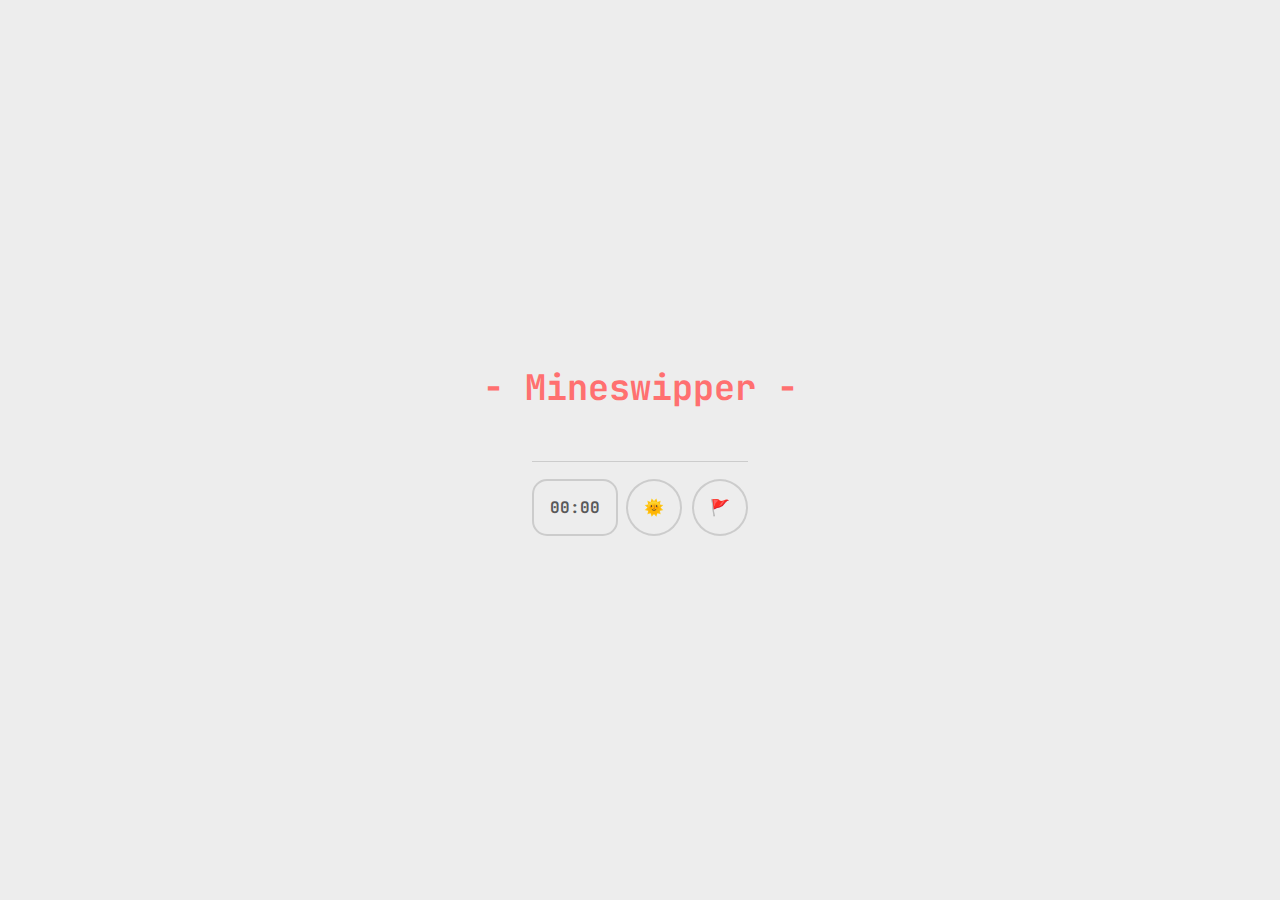
==== index.html @ 55a2280c "melhorias na estilização" ====
<!DOCTYPE html>
<html lang="pt-br">

<head>
    <meta charset="UTF-8" />
    <meta name="viewport" content="width=device-width, initial-scale=1.0" />
    <title>Minesweeper</title>
    <link rel="preconnect" href="https://fonts.googleapis.com" />
    <link rel="preconnect" href="https://fonts.gstatic.com" crossorigin />
    <link href="https://fonts.googleapis.com/css2?family=JetBrains+Mono:ital,wght@0,100..800;1,100..800&display=swap"
        rel="stylesheet" />
    <link rel="shortcut icon" href="assets/favicon.png" type="image/x-icon" />
    <link rel="stylesheet" href="styles.css" />
    <script type="module" src="./js/app.js" defer></script>
</head>

<body>
    <header>
        <h1>- Mineswipper -</h1>
    </header>
    <main>
        <div id="render-space"></div>
        <hr>
        <div id="player-status">
            <div id="time">00:00</div>
            <span>
                <button id="theme-toggle">🌞</button>
                <button id="flag-toggle">🚩</button>
            </span>

        </div>
    </main>

</body>

</html>
---- styles.css ----
:root {
  --primary-background: hsl(0, 0%, 93%);
  --bomb-cell-background: hsl(0, 100%, 72%);
  --cover-cell-bakckground: hsl(0, 0%, 70%);
  --cover-cell-bakckground-hover: hsl(0, 0%, 60%);
  --flag-cell-background: hsl(0, 0%, 80%);
  --border-color: hsl(0, 0%, 80%);
  --text-color: hsl(0, 0%, 35%);
}

* {
  margin: 0;
  padding: 0;
  box-sizing: border-box;
  font-family: "JetBrains Mono", monospace;
}

body.dark-mode {
  --primary-background: hsl(0, 0%, 20%);
  --bomb-cell-background: hsl(0, 75%, 55%);
  --cover-cell-bakckground: hsl(0, 0%, 15%);
  --cover-cell-bakckground-hover: hsl(0, 0%, 13%);
  --flag-cell-background: hsl(0, 0%, 23%);
  --border-color: hsl(0, 0%, 27%);
  --text-color: hsl(0, 0%, 83%);
}

body {
  height: 100vh;
  background-color: var(--primary-background);
  color: var(--text-color);
  font-size: 16px;
  font-weight: bold;
  display: flex;
  justify-content: center;
  align-items: center;
  flex-direction: column;
  gap: 2rem;
  transition: 0.3s;
}

header {
  display: flex;
  align-items: center;
  justify-content: center;
}

h1 {
  font-size: 2.2em;
  color: var(--bomb-cell-background);
}

button {
  cursor: pointer;
  padding: 1rem;
  font-size: 1em;
  border: 2px solid var(--border-color);
  border-radius: 50%;
  background: transparent;
  transition: 0.3s;
}

button:hover {
  border-color: var(--cover-cell-bakckground);
  border-radius: 15px;
}

#time {
  padding: 1rem;
  font-size: 1em;
  border: 2px solid var(--border-color);
  border-radius: 15px;
  background: transparent;
  transition: 0.3s;
}

main {
  width: max-content;
  display: grid;
  gap: 1.1rem;
}

#render-space {
  width: fit-content;
  display: grid;
  gap: 0.3rem;
}

.cell {
  height: 30px;
  width: 30px;
  display: flex;
  justify-content: center;
  align-items: center;
  border: 1px solid var(--border-color);
  border-radius: 5px;
  font-size: 1em;
  transition: 0.2s;
}

.bomb {
  border: none;
  background-color: var(--bomb-cell-background);
}

.cover {
  border: none;
  background-color: var(--cover-cell-bakckground);
}

.cover:hover {
  cursor: pointer;
  border-radius: 10px;
  background-color: var(--cover-cell-bakckground-hover);
}

.flag {
  background-color: var(--flag-cell-background);
}

hr {
  border: 0;
  height: 1px;
  background-color: var(--border-color);
}

#player-status {
  display: flex;
  align-items: center;
  justify-content: space-between;
  gap: 0.5rem;
  font-size: 1em;
}
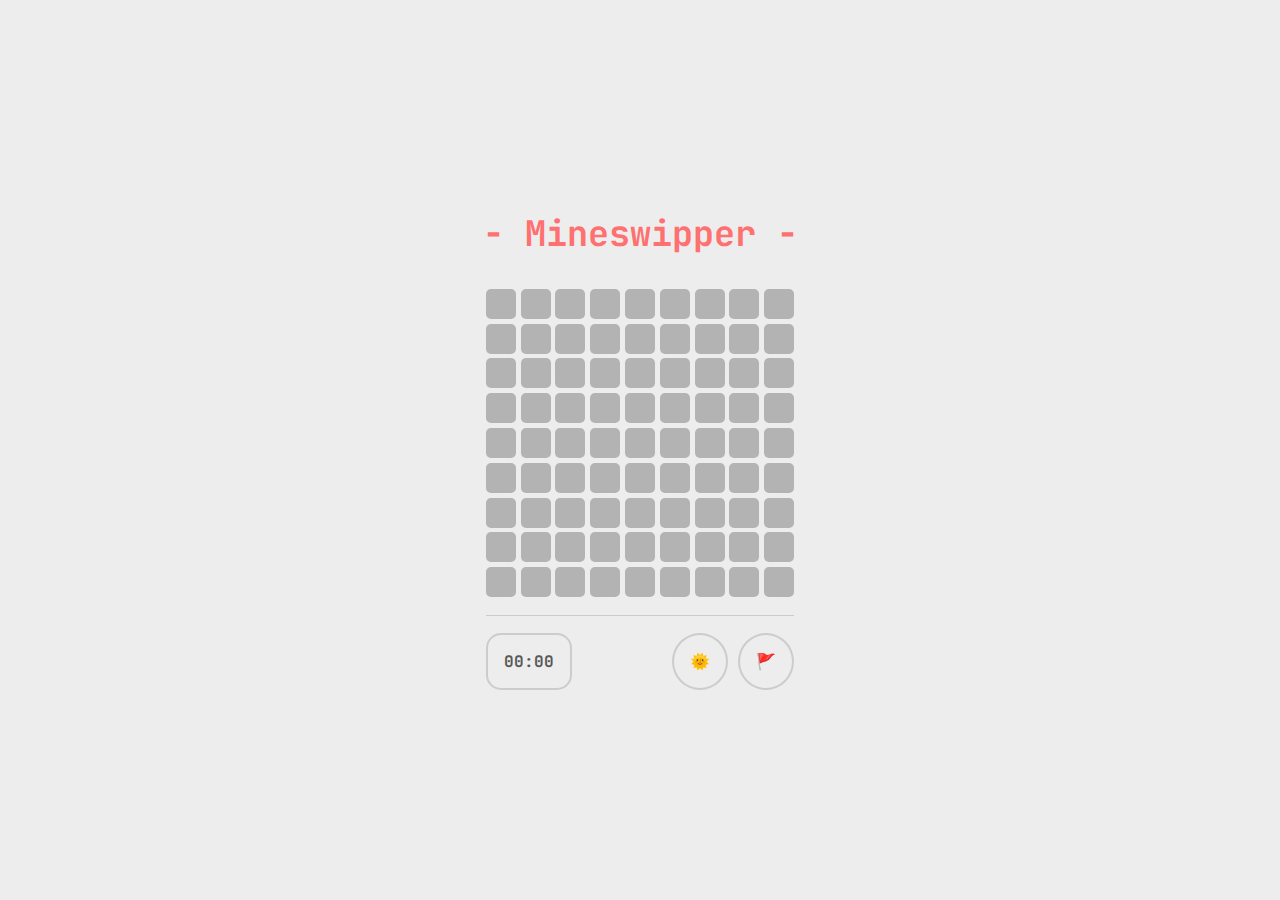
==== commit 69141e55: "organização do código" ====
--- a/index.html
+++ b/index.html
@@ -1,36 +1,38 @@
 <!DOCTYPE html>
 <html lang="pt-br">
+    <head>
+        <meta charset="UTF-8" />
+        <meta name="viewport" content="width=device-width, initial-scale=1.0" />
+        <title>Minesweeper</title>
+        <link rel="preconnect" href="https://fonts.googleapis.com" />
+        <link rel="preconnect" href="https://fonts.gstatic.com" crossorigin />
+        <link
+            href="https://fonts.googleapis.com/css2?family=JetBrains+Mono:ital,wght@0,100..800;1,100..800&display=swap"
+            rel="stylesheet"
+        />
+        <link
+            rel="shortcut icon"
+            href="assets/favicon.png"
+            type="image/x-icon"
+        />
+        <link rel="stylesheet" href="styles.css" />
+        <script type="module" src="./js/app.js" defer></script>
+    </head>
 
-<head>
-    <meta charset="UTF-8" />
-    <meta name="viewport" content="width=device-width, initial-scale=1.0" />
-    <title>Minesweeper</title>
-    <link rel="preconnect" href="https://fonts.googleapis.com" />
-    <link rel="preconnect" href="https://fonts.gstatic.com" crossorigin />
-    <link href="https://fonts.googleapis.com/css2?family=JetBrains+Mono:ital,wght@0,100..800;1,100..800&display=swap"
-        rel="stylesheet" />
-    <link rel="shortcut icon" href="assets/favicon.png" type="image/x-icon" />
-    <link rel="stylesheet" href="styles.css" />
-    <script type="module" src="./js/app.js" defer></script>
-</head>
-
-<body>
-    <header>
-        <h1>- Mineswipper -</h1>
-    </header>
-    <main>
-        <div id="render-space"></div>
-        <hr>
-        <div id="player-status">
-            <div id="time">00:00</div>
-            <span>
-                <button id="theme-toggle">🌞</button>
-                <button id="flag-toggle">🚩</button>
-            </span>
-
-        </div>
-    </main>
-
-</body>
-
+    <body>
+        <header>
+            <h1>- Mineswipper -</h1>
+        </header>
+        <main>
+            <div id="render-space"></div>
+            <hr />
+            <div id="player-status">
+                <div id="time">00:00</div>
+                <span>
+                    <button id="theme-toggle">🌞</button>
+                    <button id="flag-toggle">🚩</button>
+                </span>
+            </div>
+        </main>
+    </body>
 </html>
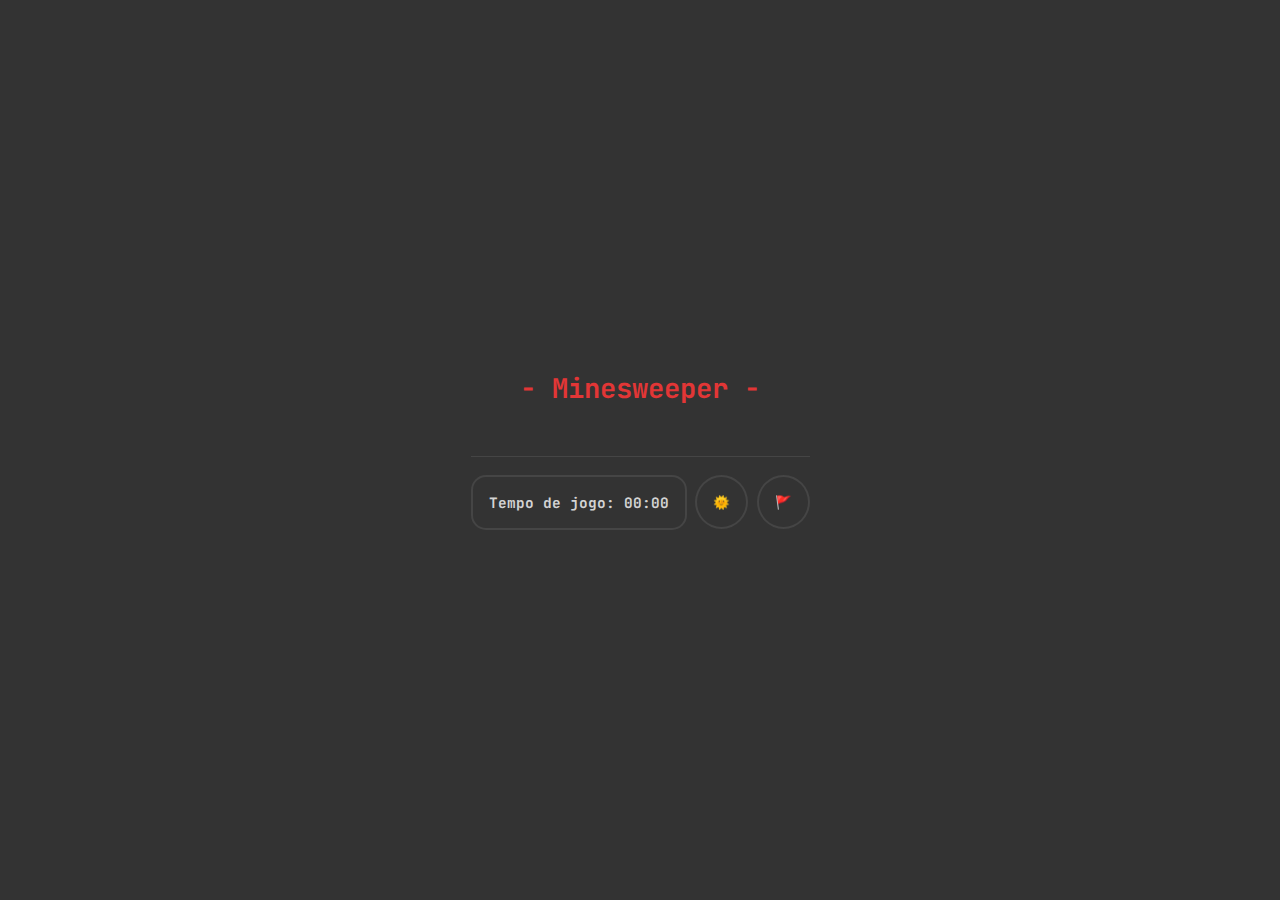
==== commit 264b88d6: "mudanças estéticas no endgame" ====
--- a/index.html
+++ b/index.html
@@ -21,13 +21,13 @@
 
     <body>
         <header>
-            <h1>- Mineswipper -</h1>
+            <h1>- Minesweeper -</h1>
         </header>
         <main>
             <div id="render-space"></div>
             <hr />
             <div id="player-status">
-                <div id="time">00:00</div>
+                <div id="time">Tempo de jogo: 00:00</div>
                 <span>
                     <button id="theme-toggle">🌞</button>
                     <button id="flag-toggle">🚩</button>
--- a/styles.css
+++ b/styles.css
@@ -1,11 +1,12 @@
 :root {
-  --primary-background: hsl(0, 0%, 93%);
-  --bomb-cell-background: hsl(0, 100%, 72%);
-  --cover-cell-bakckground: hsl(0, 0%, 70%);
-  --cover-cell-bakckground-hover: hsl(0, 0%, 60%);
-  --flag-cell-background: hsl(0, 0%, 80%);
-  --border-color: hsl(0, 0%, 80%);
-  --text-color: hsl(0, 0%, 35%);
+  --primary-background: hsl(0, 0%, 20%);
+  --bomb-cell-background: hsl(0, 75%, 55%);
+  --win-cell-background: rgb(54, 189, 72);
+  --cover-cell-background: hsl(0, 0%, 15%);
+  --cover-cell-background-hover: hsl(0, 0%, 13%);
+  --flag-cell-background: hsl(0, 0%, 23%);
+  --border-color: hsl(0, 0%, 27%);
+  --text-color: hsl(0, 0%, 83%);
 }
 
 * {
@@ -15,14 +16,15 @@
   font-family: "JetBrains Mono", monospace;
 }
 
-body.dark-mode {
-  --primary-background: hsl(0, 0%, 20%);
-  --bomb-cell-background: hsl(0, 75%, 55%);
-  --cover-cell-bakckground: hsl(0, 0%, 15%);
-  --cover-cell-bakckground-hover: hsl(0, 0%, 13%);
-  --flag-cell-background: hsl(0, 0%, 23%);
-  --border-color: hsl(0, 0%, 27%);
-  --text-color: hsl(0, 0%, 83%);
+body.light-mode {
+  --primary-background: hsl(0, 0%, 93%);
+  --bomb-cell-background: hsl(0, 100%, 72%);
+  --win-cell-background: rgb(42, 170, 59);
+  --cover-cell-background: hsl(0, 0%, 70%);
+  --cover-cell-background-hover: hsl(0, 0%, 60%);
+  --flag-cell-background: hsl(0, 0%, 80%);
+  --border-color: hsl(0, 0%, 80%);
+  --text-color: hsl(0, 0%, 35%);
 }
 
 body {
@@ -46,42 +48,21 @@
 }
 
 h1 {
-  font-size: 2.2em;
+  font-size: 1.7em;
   color: var(--bomb-cell-background);
-}
-
-button {
-  cursor: pointer;
-  padding: 1rem;
-  font-size: 1em;
-  border: 2px solid var(--border-color);
-  border-radius: 50%;
-  background: transparent;
-  transition: 0.3s;
-}
-
-button:hover {
-  border-color: var(--cover-cell-bakckground);
-  border-radius: 15px;
-}
-
-#time {
-  padding: 1rem;
-  font-size: 1em;
-  border: 2px solid var(--border-color);
-  border-radius: 15px;
-  background: transparent;
-  transition: 0.3s;
 }
 
 main {
   width: max-content;
-  display: grid;
+  display: flex;
+  justify-content: center;
+  flex-direction: column;
   gap: 1.1rem;
 }
 
 #render-space {
-  width: fit-content;
+  place-items: center;
+  width: 100%;
   display: grid;
   gap: 0.3rem;
 }
@@ -105,13 +86,18 @@
 
 .cover {
   border: none;
-  background-color: var(--cover-cell-bakckground);
+  background-color: var(--cover-cell-background);
+}
+
+.win {
+  border: none;
+  background-color: var(--win-cell-background);
 }
 
 .cover:hover {
   cursor: pointer;
   border-radius: 10px;
-  background-color: var(--cover-cell-bakckground-hover);
+  background-color: var(--cover-cell-background-hover);
 }
 
 .flag {
@@ -129,5 +115,27 @@
   align-items: center;
   justify-content: space-between;
   gap: 0.5rem;
-  font-size: 1em;
+  font-size: 0.9em;
 }
+
+#time {
+  padding: 1rem;
+  border: 2px solid var(--border-color);
+  border-radius: 15px;
+  background: transparent;
+}
+
+button {
+  cursor: pointer;
+  padding: 1rem;
+  outline: none;
+  border: 2px solid var(--border-color);
+  border-radius: 50%;
+  background: transparent;
+  transition: 0.3s;
+}
+
+button:hover {
+  border-color: var(--cover-cell-background);
+  border-radius: 15px;
+}
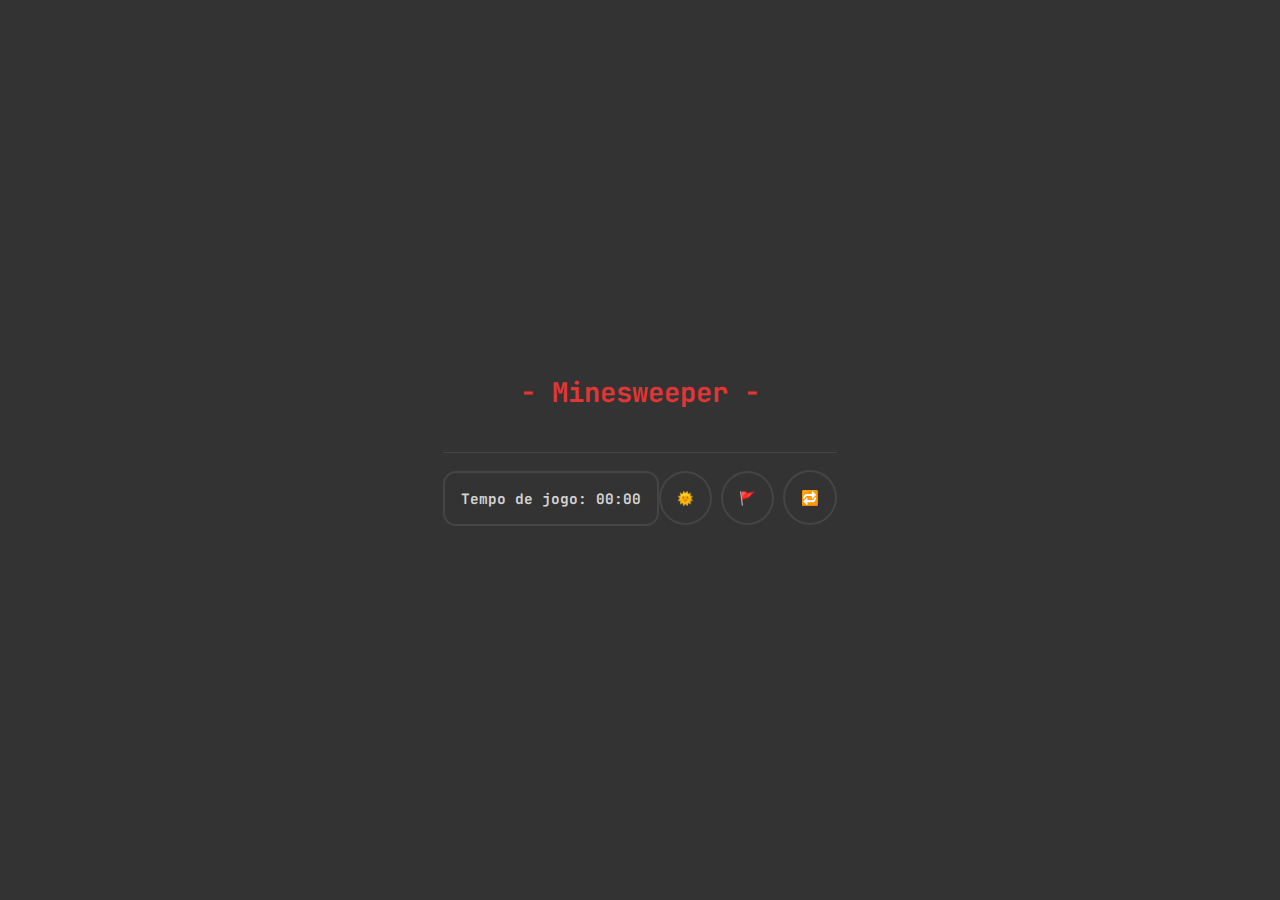
==== commit b19c8ca2: "mudanças no espaçamento e tamanhos" ====
--- a/index.html
+++ b/index.html
@@ -28,10 +28,11 @@
             <hr />
             <div id="player-status">
                 <div id="time">Tempo de jogo: 00:00</div>
-                <span>
+                <div>
                     <button id="theme-toggle">🌞</button>
                     <button id="flag-toggle">🚩</button>
-                </span>
+                    <a href="index.html">🔁</a>
+                </div>
             </div>
         </main>
     </body>
--- a/styles.css
+++ b/styles.css
@@ -37,7 +37,7 @@
   justify-content: center;
   align-items: center;
   flex-direction: column;
-  gap: 2rem;
+  gap: 1.5rem;
   transition: 0.3s;
 }
 
@@ -56,13 +56,13 @@
   width: max-content;
   display: flex;
   justify-content: center;
+  align-items: center;
   flex-direction: column;
   gap: 1.1rem;
 }
 
 #render-space {
   place-items: center;
-  width: 100%;
   display: grid;
   gap: 0.3rem;
 }
@@ -75,7 +75,7 @@
   align-items: center;
   border: 1px solid var(--border-color);
   border-radius: 5px;
-  font-size: 1em;
+  font-size: 0.9em;
   transition: 0.2s;
 }
 
@@ -105,27 +105,28 @@
 }
 
 hr {
+  width: 100%;
   border: 0;
   height: 1px;
   background-color: var(--border-color);
 }
 
 #player-status {
+  width: 100%;
   display: flex;
   align-items: center;
   justify-content: space-between;
-  gap: 0.5rem;
   font-size: 0.9em;
 }
 
 #time {
   padding: 1rem;
   border: 2px solid var(--border-color);
-  border-radius: 15px;
-  background: transparent;
+  border-radius: 13px;
 }
 
-button {
+button,
+a {
   cursor: pointer;
   padding: 1rem;
   outline: none;
@@ -135,7 +136,8 @@
   transition: 0.3s;
 }
 
-button:hover {
+button:hover,
+a:hover {
   border-color: var(--cover-cell-background);
-  border-radius: 15px;
+  border-radius: 13px;
 }
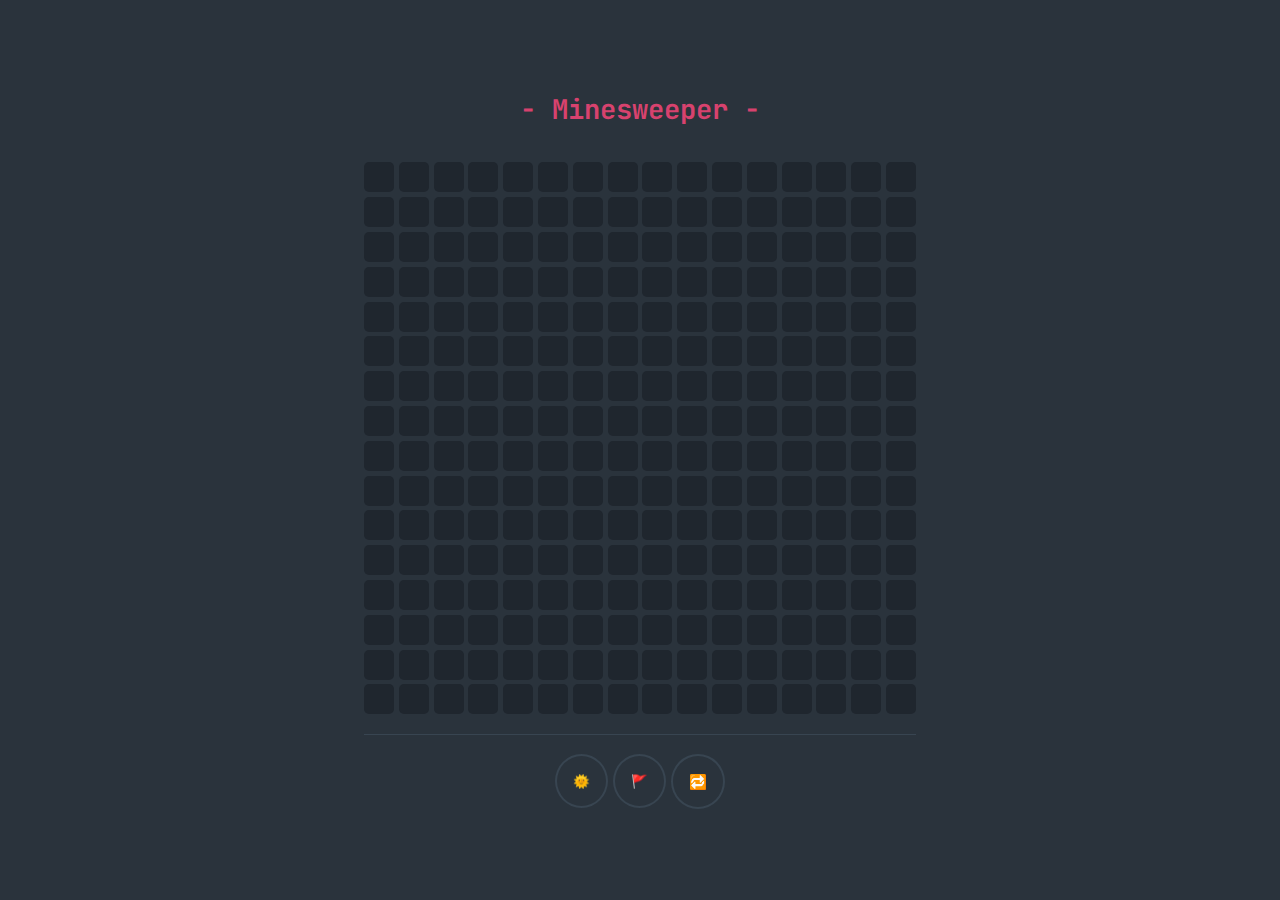
==== commit 6043709a: "atualizações no tema e estilizações" ====
--- a/index.html
+++ b/index.html
@@ -24,16 +24,15 @@
             <h1>- Minesweeper -</h1>
         </header>
         <main>
-            <div id="render-space"></div>
+            <section id="render-space"></section>
             <hr />
-            <div id="player-status">
-                <div id="time">Tempo de jogo: 00:00</div>
-                <div>
+            <section id="player-status">
+                <div class="button-wrapper">
                     <button id="theme-toggle">🌞</button>
                     <button id="flag-toggle">🚩</button>
                     <a href="index.html">🔁</a>
                 </div>
-            </div>
+            </section>
         </main>
     </body>
 </html>
--- a/styles.css
+++ b/styles.css
@@ -1,11 +1,12 @@
 :root {
-  --primary-background: hsl(0, 0%, 20%);
-  --bomb-cell-background: hsl(0, 75%, 55%);
-  --win-cell-background: rgb(54, 189, 72);
-  --cover-cell-background: hsl(0, 0%, 15%);
-  --cover-cell-background-hover: hsl(0, 0%, 13%);
-  --flag-cell-background: hsl(0, 0%, 23%);
-  --border-color: hsl(0, 0%, 27%);
+  --primary-background: hsl(210, 18%, 20%);
+  --bomb-cell-background: hsl(342, 65%, 55%);
+  /* --bomb-cell-background: hsl(152, 86%, 57%); */
+  --win-cell-background: hsl(155, 51%, 58%);
+  --cover-cell-background: hsl(210, 20%, 15%);
+  --cover-cell-background-hover: hsl(210, 20%, 13%);
+  --flag-cell-background: hsl(210, 18%, 23%); 
+  --border-color: hsl(210, 18%, 27%);
   --text-color: hsl(0, 0%, 83%);
 }
 
@@ -17,14 +18,14 @@
 }
 
 body.light-mode {
-  --primary-background: hsl(0, 0%, 93%);
+  --primary-background: hsl(210, 35%, 93%);
   --bomb-cell-background: hsl(0, 100%, 72%);
   --win-cell-background: rgb(42, 170, 59);
-  --cover-cell-background: hsl(0, 0%, 70%);
-  --cover-cell-background-hover: hsl(0, 0%, 60%);
+  --cover-cell-background: hsl(210, 25%, 70%);
+  --cover-cell-background-hover: hsl(210, 25%, 60%);
   --flag-cell-background: hsl(0, 0%, 80%);
-  --border-color: hsl(0, 0%, 80%);
-  --text-color: hsl(0, 0%, 35%);
+  --border-color: hsl(210, 35%, 80%);
+  --text-color: hsl(210, 35%, 35%);
 }
 
 body {
@@ -50,6 +51,7 @@
 h1 {
   font-size: 1.7em;
   color: var(--bomb-cell-background);
+  margin-bottom: 0.7rem;
 }
 
 main {
@@ -58,7 +60,7 @@
   justify-content: center;
   align-items: center;
   flex-direction: column;
-  gap: 1.1rem;
+  gap: 1.2rem;
 }
 
 #render-space {
@@ -115,7 +117,8 @@
   width: 100%;
   display: flex;
   align-items: center;
-  justify-content: space-between;
+  justify-content: center;
+  gap: 3rem;
   font-size: 0.9em;
 }
 
@@ -123,6 +126,13 @@
   padding: 1rem;
   border: 2px solid var(--border-color);
   border-radius: 13px;
+}
+
+.button-wrapper {
+  display: flex;
+  justify-content: center;
+  align-items: center;
+  gap: 0.3rem;
 }
 
 button,
@@ -136,6 +146,11 @@
   transition: 0.3s;
 }
 
+a {
+  text-decoration: none;
+  color: none;
+}
+
 button:hover,
 a:hover {
   border-color: var(--cover-cell-background);
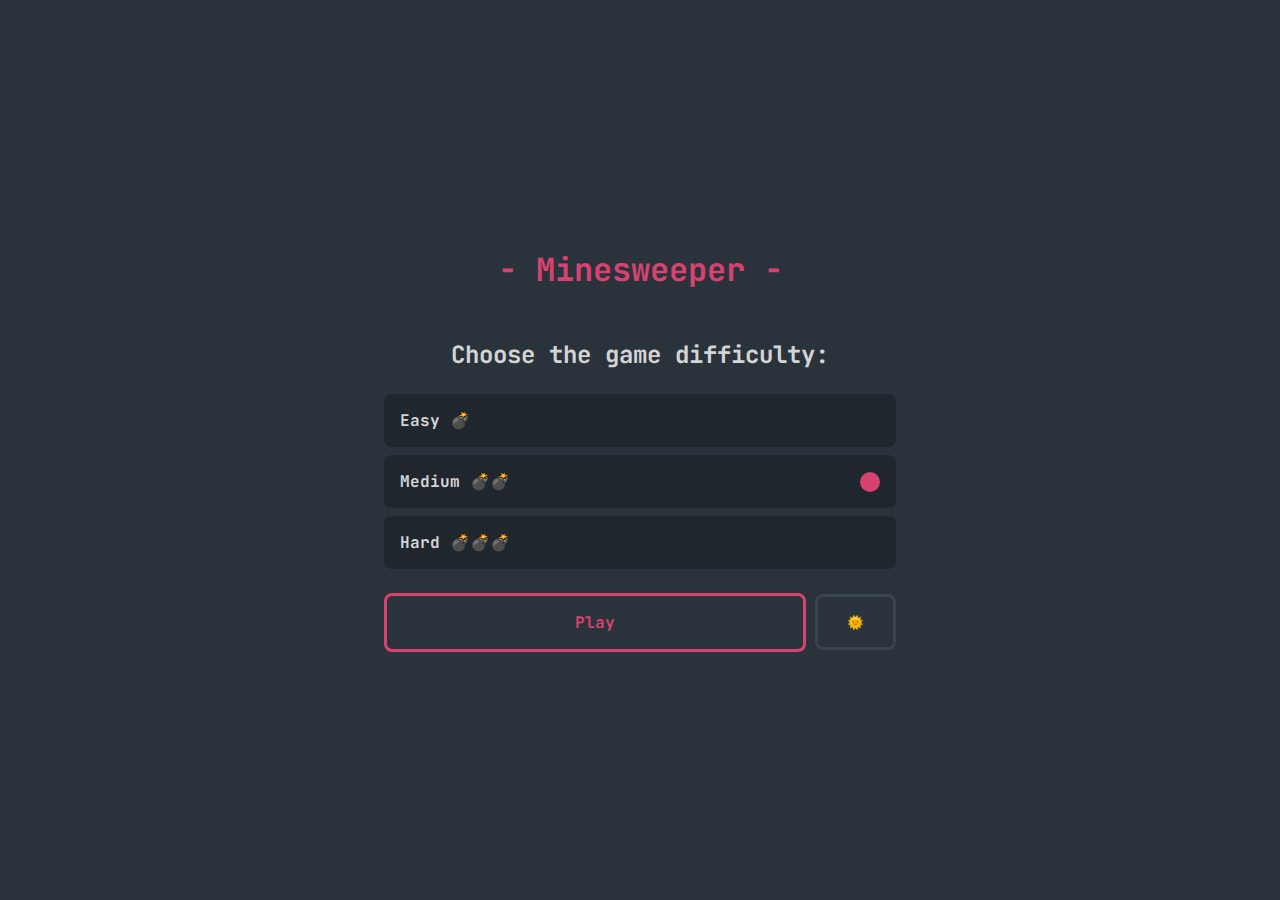
==== commit 76769267: "implementação da tela inicial e escolha da dificuldade do jogo" ====
--- a/index.html
+++ b/index.html
@@ -15,8 +15,8 @@
             href="assets/favicon.png"
             type="image/x-icon"
         />
-        <link rel="stylesheet" href="styles.css" />
-        <script type="module" src="./js/app.js" defer></script>
+        <link rel="stylesheet" href="./css/login.css" />
+        <script type="module" src="./js/login.js" defer></script>
     </head>
 
     <body>
@@ -24,15 +24,41 @@
             <h1>- Minesweeper -</h1>
         </header>
         <main>
-            <section id="render-space"></section>
-            <hr />
-            <section id="player-status">
-                <div class="button-wrapper">
-                    <button id="theme-toggle">🌞</button>
-                    <button id="flag-toggle">🚩</button>
-                    <a href="index.html">🔁</a>
+            <h2>Choose the game difficulty:</h2>
+            <form action="" id="difficulty-form">
+                <label for="easy">
+                    Easy 💣
+                    <input
+                        type="radio"
+                        name="game-difficulty"
+                        id="easy"
+                        value="easy"
+                    />
+                </label>
+                <label for="medium">
+                    Medium 💣💣
+                    <input
+                        type="radio"
+                        name="game-difficulty"
+                        id="medium"
+                        value="medium"
+                        checked
+                    />
+                </label>
+                <label for="hard">
+                    Hard 💣💣💣
+                    <input
+                        type="radio"
+                        name="game-difficulty"
+                        id="hard"
+                        value="hard"
+                    />
+                </label>
+                <div class="button-container">
+                    <button type="submit" id="submit-button">Play</button>
+                    <button type="button" id="theme-toggle">☀️</button>
                 </div>
-            </section>
+            </form>
         </main>
     </body>
 </html>
--- a/css/login.css
+++ b/css/login.css
@@ -0,0 +1,161 @@
+:root {
+  --primary-background: hsl(210, 18%, 20%);
+  --bomb-cell-background: hsl(342, 65%, 55%);
+  --win-cell-background: hsl(155, 51%, 58%);
+  --cover-cell-background: hsl(210, 20%, 15%);
+  --cover-cell-background-hover: hsl(210, 20%, 13%);
+  --flag-cell-background: hsl(210, 18%, 23%);
+  --border-color: hsl(210, 18%, 27%);
+  --text-color: hsl(0, 0%, 83%);
+  --border-radius: 8px;
+}
+
+* {
+  margin: 0;
+  padding: 0;
+  box-sizing: border-box;
+  font-family: "JetBrains Mono", monospace;
+}
+
+body.light-mode {
+  --primary-background: hsl(210, 35%, 93%);
+  --bomb-cell-background: hsl(0, 100%, 72%);
+  --win-cell-background: rgb(42, 170, 59);
+  --cover-cell-background: hsl(210, 25%, 70%);
+  --cover-cell-background-hover: hsl(210, 25%, 60%);
+  --flag-cell-background: hsl(0, 0%, 80%);
+  --border-color: hsl(210, 35%, 80%);
+  --text-color: hsl(210, 35%, 35%);
+}
+
+body {
+  height: 100vh;
+  background-color: var(--primary-background);
+  color: var(--text-color);
+  font-size: 16px;
+  font-weight: bold;
+  display: grid;
+  place-content: center;
+  gap: 3rem;
+  transition: 0.3s;
+}
+
+h1 {
+  text-align: center;
+  color: var(--bomb-cell-background);
+}
+
+main {
+  width: 40vw;
+  display: flex;
+  justify-content: center;
+  align-items: center;
+  flex-direction: column;
+  gap: 1.5rem;
+}
+
+h2 {
+  text-align: center;
+}
+
+form {
+  width: 100%;
+  display: grid;
+  gap: 0.5rem;
+}
+
+label,
+input,
+button {
+  width: 100%;
+}
+
+label {
+  background-color: var(--cover-cell-background);
+  padding: 1rem;
+  border-radius: var(--border-radius);
+  display: flex;
+  align-items: center;
+  justify-content: space-between;
+  cursor: pointer;
+  transition: 0.2s;
+}
+
+label:hover {
+  transform: translateX(1%);
+  background-color: var(--win-cell-background);
+  border-color: transparent;
+  color: var(--cover-cell-background);
+  filter: drop-shadow(1px 1px 3px var(--win-cell-background));
+  border-radius: var(--border-radius);
+}
+
+label:hover input[type="radio"]:checked {
+  background-color: var(--cover-cell-background);
+}
+
+input[type="radio"] {
+  -webkit-appearance: none;
+  -moz-appearance: none;
+  appearance: none;
+  width: 20px;
+  height: 20px;
+  border-radius: 50%;
+  outline: none;
+  display: flex;
+  justify-content: center;
+  align-items: center;
+  transition: 0.2s;
+}
+
+input[type="radio"]:checked {
+  background-color: var(--bomb-cell-background);
+}
+
+.button-container {
+  display: flex;
+  justify-content: center;
+  align-items: center;
+  gap: 0.6rem;
+  margin-top: 3%;
+}
+
+#submit-button {
+  flex: 0.9;
+  background: transparent;
+  cursor: pointer;
+  padding: 1rem;
+  border: 3px solid var(--bomb-cell-background);
+  color: var(--bomb-cell-background);
+  font-size: 1em;
+  font-weight: bold;
+  border-radius: var(--border-radius);
+  outline: none;
+  transition: 0.2s;
+}
+
+#submit-button:hover {
+  background-color: var(--bomb-cell-background);
+  color: var(--primary-background);
+}
+
+#theme-toggle {
+  flex: 0.1;
+  cursor: pointer;
+  padding: 1rem;
+  outline: none;
+  border: 3px solid var(--border-color);
+  border-radius: var(--border-radius);
+  background: transparent;
+  transition: 0.3s;
+}
+
+a {
+  text-decoration: none;
+  color: none;
+}
+
+#theme-toggle:hover {
+  border-color: var(--cover-cell-background);
+  border-radius: 13px;
+}
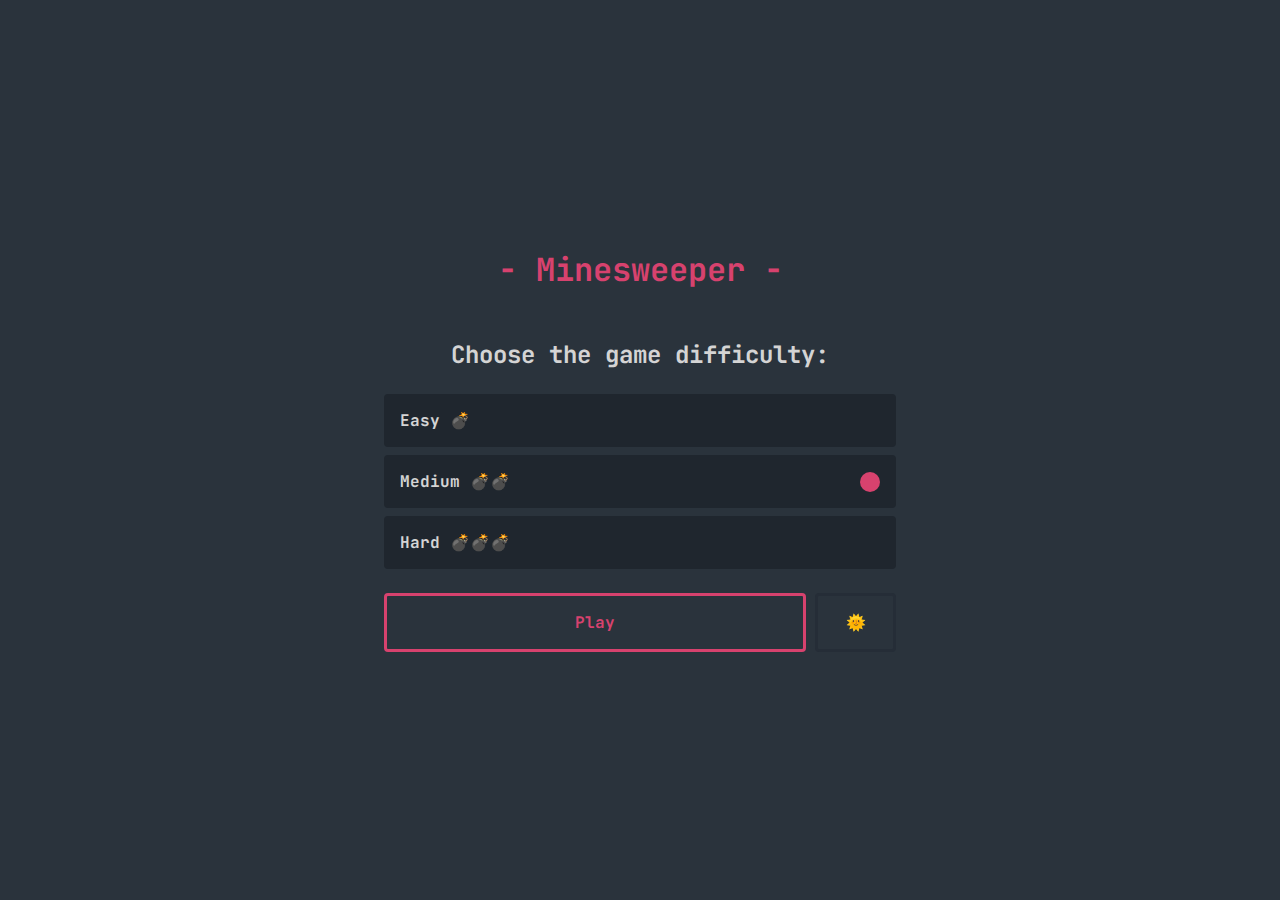
==== commit 387e5733: "atualizações na estilização e refatoração de funções" ====
--- a/index.html
+++ b/index.html
@@ -56,7 +56,7 @@
                 </label>
                 <div class="button-container">
                     <button type="submit" id="submit-button">Play</button>
-                    <button type="button" id="theme-toggle">☀️</button>
+                    <button type="button" id="theme-toggle">🌞</button>
                 </div>
             </form>
         </main>
--- a/css/login.css
+++ b/css/login.css
@@ -1,13 +1,11 @@
 :root {
   --primary-background: hsl(210, 18%, 20%);
-  --bomb-cell-background: hsl(342, 65%, 55%);
-  --win-cell-background: hsl(155, 51%, 58%);
-  --cover-cell-background: hsl(210, 20%, 15%);
-  --cover-cell-background-hover: hsl(210, 20%, 13%);
-  --flag-cell-background: hsl(210, 18%, 23%);
-  --border-color: hsl(210, 18%, 27%);
+  --highlight-color: hsl(342, 65%, 55%);
+  --difficulty-background-hover: hsl(155, 51%, 58%);
+  --difficulty-background: hsl(210, 20%, 15%);
+  --border-color: hsl(212, 20%, 18%);
   --text-color: hsl(0, 0%, 83%);
-  --border-radius: 8px;
+  --border-radius: 4px;
 }
 
 * {
@@ -19,13 +17,11 @@
 
 body.light-mode {
   --primary-background: hsl(210, 35%, 93%);
-  --bomb-cell-background: hsl(0, 100%, 72%);
-  --win-cell-background: rgb(42, 170, 59);
-  --cover-cell-background: hsl(210, 25%, 70%);
-  --cover-cell-background-hover: hsl(210, 25%, 60%);
-  --flag-cell-background: hsl(0, 0%, 80%);
+  --highlight-color: hsl(0, 100%, 72%);
+  --difficulty-background-hover: hsl(128, 47%, 55%);
+  --difficulty-background: hsl(209, 40%, 85%);
   --border-color: hsl(210, 35%, 80%);
-  --text-color: hsl(210, 35%, 35%);
+  --text-color: hsl(210, 35%, 18%);
 }
 
 body {
@@ -42,7 +38,7 @@
 
 h1 {
   text-align: center;
-  color: var(--bomb-cell-background);
+  color: var(--highlight-color);
 }
 
 main {
@@ -71,7 +67,7 @@
 }
 
 label {
-  background-color: var(--cover-cell-background);
+  background-color: var(--difficulty-background);
   padding: 1rem;
   border-radius: var(--border-radius);
   display: flex;
@@ -83,15 +79,15 @@
 
 label:hover {
   transform: translateX(1%);
-  background-color: var(--win-cell-background);
+  background-color: var(--difficulty-background-hover);
   border-color: transparent;
-  color: var(--cover-cell-background);
-  filter: drop-shadow(1px 1px 3px var(--win-cell-background));
+  color: var(--primary-background);
+  filter: drop-shadow(1px 1px 3px var(--primary-background));
   border-radius: var(--border-radius);
 }
 
 label:hover input[type="radio"]:checked {
-  background-color: var(--cover-cell-background);
+  background-color: var(--primary-background);
 }
 
 input[type="radio"] {
@@ -109,7 +105,7 @@
 }
 
 input[type="radio"]:checked {
-  background-color: var(--bomb-cell-background);
+  background-color: var(--highlight-color);
 }
 
 .button-container {
@@ -120,42 +116,36 @@
   margin-top: 3%;
 }
 
+button {
+  padding: 1rem;
+  outline: none;
+  cursor: pointer;
+  font-size: 1em;
+  font-weight: bold;
+  transition: 0.3s;
+  background: transparent;
+}
+
 #submit-button {
   flex: 0.9;
-  background: transparent;
-  cursor: pointer;
-  padding: 1rem;
-  border: 3px solid var(--bomb-cell-background);
-  color: var(--bomb-cell-background);
-  font-size: 1em;
-  font-weight: bold;
+  border: 3px solid var(--highlight-color);
+  color: var(--highlight-color);
   border-radius: var(--border-radius);
-  outline: none;
-  transition: 0.2s;
 }
 
 #submit-button:hover {
-  background-color: var(--bomb-cell-background);
+  background-color: var(--highlight-color);
   color: var(--primary-background);
 }
 
 #theme-toggle {
   flex: 0.1;
   cursor: pointer;
-  padding: 1rem;
-  outline: none;
   border: 3px solid var(--border-color);
   border-radius: var(--border-radius);
   background: transparent;
-  transition: 0.3s;
-}
-
-a {
-  text-decoration: none;
-  color: none;
 }
 
 #theme-toggle:hover {
-  border-color: var(--cover-cell-background);
-  border-radius: 13px;
+  background-color: var(--border-color);
 }
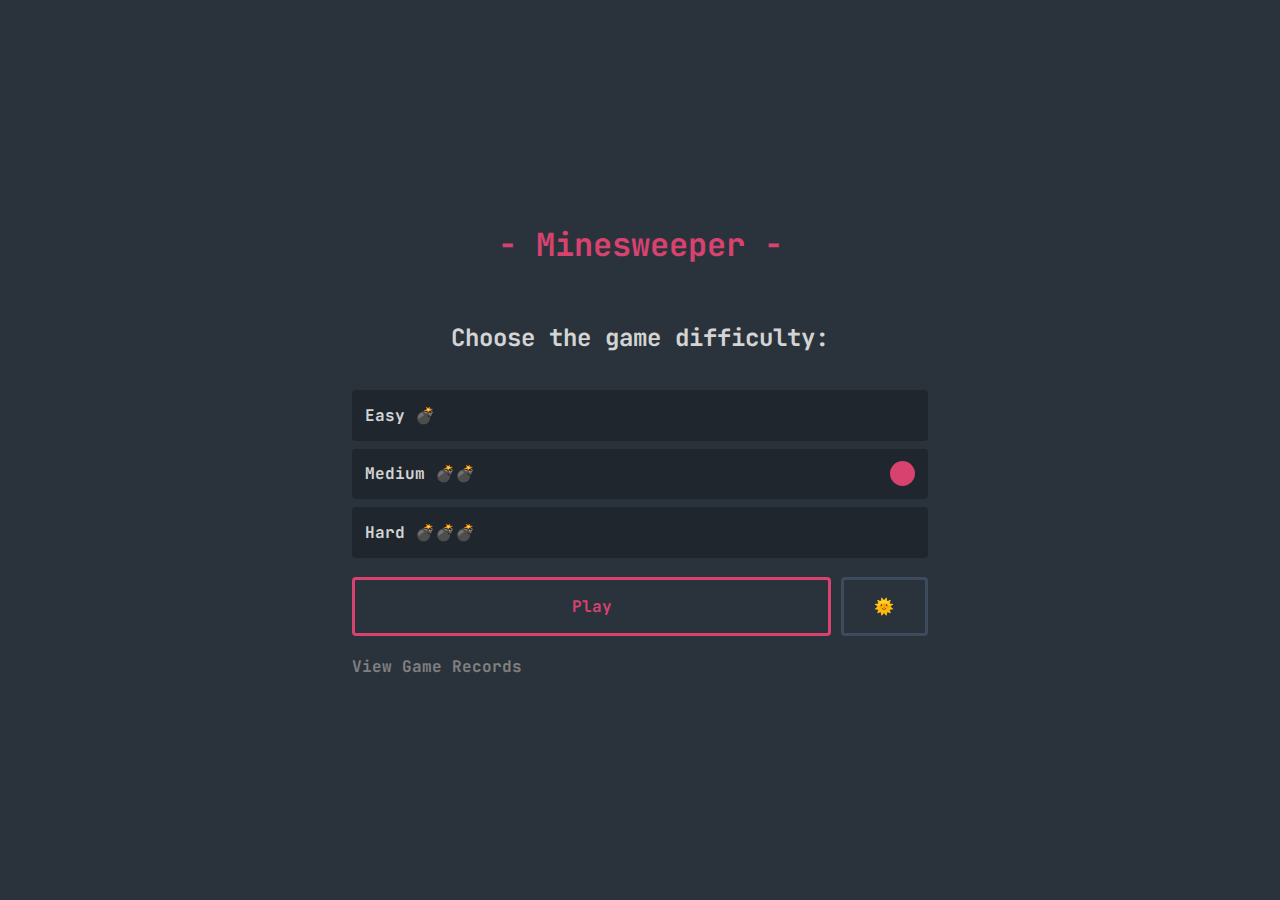
==== commit ad3644aa: "implementação do histórico de partidas" ====
--- a/index.html
+++ b/index.html
@@ -58,6 +58,7 @@
                     <button type="submit" id="submit-button">Play</button>
                     <button type="button" id="theme-toggle">🌞</button>
                 </div>
+                <a href="records.html">View Game Records</a>
             </form>
         </main>
     </body>
--- a/css/login.css
+++ b/css/login.css
@@ -1,151 +1,190 @@
 :root {
-  --primary-background: hsl(210, 18%, 20%);
-  --highlight-color: hsl(342, 65%, 55%);
-  --difficulty-background-hover: hsl(155, 51%, 58%);
-  --difficulty-background: hsl(210, 20%, 15%);
-  --border-color: hsl(212, 20%, 18%);
-  --text-color: hsl(0, 0%, 83%);
-  --border-radius: 4px;
+    --primary-background: hsl(210, 18%, 20%);
+    --highlight-color: hsl(342, 65%, 55%);
+    --difficulty-background-hover: hsl(155, 51%, 58%);
+    --difficulty-background: hsl(210, 20%, 15%);
+    --border-color: hsl(212, 20%, 30%);
+    --text-color: hsl(0, 0%, 83%);
+    --border-radius: 4px;
 }
 
 * {
-  margin: 0;
-  padding: 0;
-  box-sizing: border-box;
-  font-family: "JetBrains Mono", monospace;
+    margin: 0;
+    padding: 0;
+    box-sizing: border-box;
+    font-family: "JetBrains Mono", monospace;
 }
 
 body.light-mode {
-  --primary-background: hsl(210, 35%, 93%);
-  --highlight-color: hsl(0, 100%, 72%);
-  --difficulty-background-hover: hsl(128, 47%, 55%);
-  --difficulty-background: hsl(209, 40%, 85%);
-  --border-color: hsl(210, 35%, 80%);
-  --text-color: hsl(210, 35%, 18%);
+    --primary-background: hsl(210, 35%, 93%);
+    --highlight-color: hsl(0, 100%, 72%);
+    --difficulty-background-hover: hsl(155, 47%, 55%);
+    --difficulty-background: hsl(209, 40%, 85%);
+    --border-color: hsl(210, 35%, 80%);
+    --text-color: hsl(210, 35%, 18%);
 }
 
 body {
-  height: 100vh;
-  background-color: var(--primary-background);
-  color: var(--text-color);
-  font-size: 16px;
-  font-weight: bold;
-  display: grid;
-  place-content: center;
-  gap: 3rem;
-  transition: 0.3s;
+    height: 100vh;
+    background-color: var(--primary-background);
+    color: var(--text-color);
+    font-size: 16px;
+    font-weight: bold;
+    display: grid;
+    place-content: center;
+    gap: 3.5rem;
+    transition: 0.3s;
 }
 
 h1 {
-  text-align: center;
-  color: var(--highlight-color);
+    text-align: center;
+    color: var(--highlight-color);
 }
 
 main {
-  width: 40vw;
-  display: flex;
-  justify-content: center;
-  align-items: center;
-  flex-direction: column;
-  gap: 1.5rem;
+    width: 45vw;
+    display: flex;
+    justify-content: center;
+    align-items: center;
+    flex-direction: column;
+    gap: 2.3rem;
 }
 
 h2 {
-  text-align: center;
+    text-align: center;
 }
 
 form {
-  width: 100%;
-  display: grid;
-  gap: 0.5rem;
+    width: 100%;
+    display: grid;
+    gap: 0.5rem;
 }
 
 label,
 input,
 button {
-  width: 100%;
+    width: 100%;
 }
 
 label {
-  background-color: var(--difficulty-background);
-  padding: 1rem;
-  border-radius: var(--border-radius);
-  display: flex;
-  align-items: center;
-  justify-content: space-between;
-  cursor: pointer;
-  transition: 0.2s;
+    background-color: var(--difficulty-background);
+    padding: 0.8rem;
+    border-radius: var(--border-radius);
+    display: flex;
+    align-items: center;
+    justify-content: space-between;
+    cursor: pointer;
+    transition: 0.2s;
 }
 
 label:hover {
-  transform: translateX(1%);
-  background-color: var(--difficulty-background-hover);
-  border-color: transparent;
-  color: var(--primary-background);
-  filter: drop-shadow(1px 1px 3px var(--primary-background));
-  border-radius: var(--border-radius);
+    transform: translateX(1%);
+    background-color: var(--difficulty-background-hover);
+    border-color: transparent;
+    color: var(--primary-background);
+    filter: drop-shadow(1px 1px 3px var(--primary-background));
+    border-radius: var(--border-radius);
 }
 
 label:hover input[type="radio"]:checked {
-  background-color: var(--primary-background);
+    background-color: var(--primary-background);
 }
 
 input[type="radio"] {
-  -webkit-appearance: none;
-  -moz-appearance: none;
-  appearance: none;
-  width: 20px;
-  height: 20px;
-  border-radius: 50%;
-  outline: none;
-  display: flex;
-  justify-content: center;
-  align-items: center;
-  transition: 0.2s;
+    -webkit-appearance: none;
+    -moz-appearance: none;
+    appearance: none;
+    width: 25px;
+    height: 25px;
+    border-radius: 50%;
+    outline: none;
+    display: flex;
+    justify-content: center;
+    align-items: center;
+    transition: 0.2s;
 }
 
 input[type="radio"]:checked {
-  background-color: var(--highlight-color);
+    background-color: var(--highlight-color);
 }
 
 .button-container {
-  display: flex;
-  justify-content: center;
-  align-items: center;
-  gap: 0.6rem;
-  margin-top: 3%;
+    display: flex;
+    justify-content: center;
+    align-items: center;
+    gap: 0.6rem;
+    margin-top: 2%;
+    margin-bottom: 2%;
 }
 
 button {
-  padding: 1rem;
-  outline: none;
-  cursor: pointer;
-  font-size: 1em;
-  font-weight: bold;
-  transition: 0.3s;
-  background: transparent;
+    padding: 1rem;
+    outline: none;
+    cursor: pointer;
+    font-size: 1em;
+    font-weight: bold;
+    transition: 0.2s;
+    background: transparent;
+}
+
+button:hover {
+    transform: translateY(-4px);
 }
 
 #submit-button {
-  flex: 0.9;
-  border: 3px solid var(--highlight-color);
-  color: var(--highlight-color);
-  border-radius: var(--border-radius);
+    flex: 0.9;
+    border: 3px solid var(--highlight-color);
+    color: var(--highlight-color);
+    border-radius: var(--border-radius);
 }
 
 #submit-button:hover {
-  background-color: var(--highlight-color);
-  color: var(--primary-background);
+    background-color: var(--highlight-color);
+    color: var(--primary-background);
 }
 
 #theme-toggle {
-  flex: 0.1;
-  cursor: pointer;
-  border: 3px solid var(--border-color);
-  border-radius: var(--border-radius);
-  background: transparent;
+    flex: 0.1;
+    cursor: pointer;
+    border: 3px solid var(--border-color);
+    border-radius: var(--border-radius);
+    background: transparent;
 }
 
 #theme-toggle:hover {
-  background-color: var(--border-color);
+    background-color: var(--border-color);
 }
+
+a {
+    text-decoration: none;
+    color: gray;
+    transition: 0.2s;
+}
+
+a:hover {
+    color: var(--text-color);
+    /* transform: translateY(-2px); */
+}
+
+@media (max-width: 576px) {
+    body {
+        font-size: 12px;
+    }
+
+    .button-container {
+        flex-direction: column;
+        gap: 1rem;
+    }
+
+    #theme-toggle {
+        width: fit-content;
+        border-radius: 50%;
+    }
+}
+
+@media (max-width: 768px) {
+    body {
+        font-size: 14px;
+    }
+}
+
